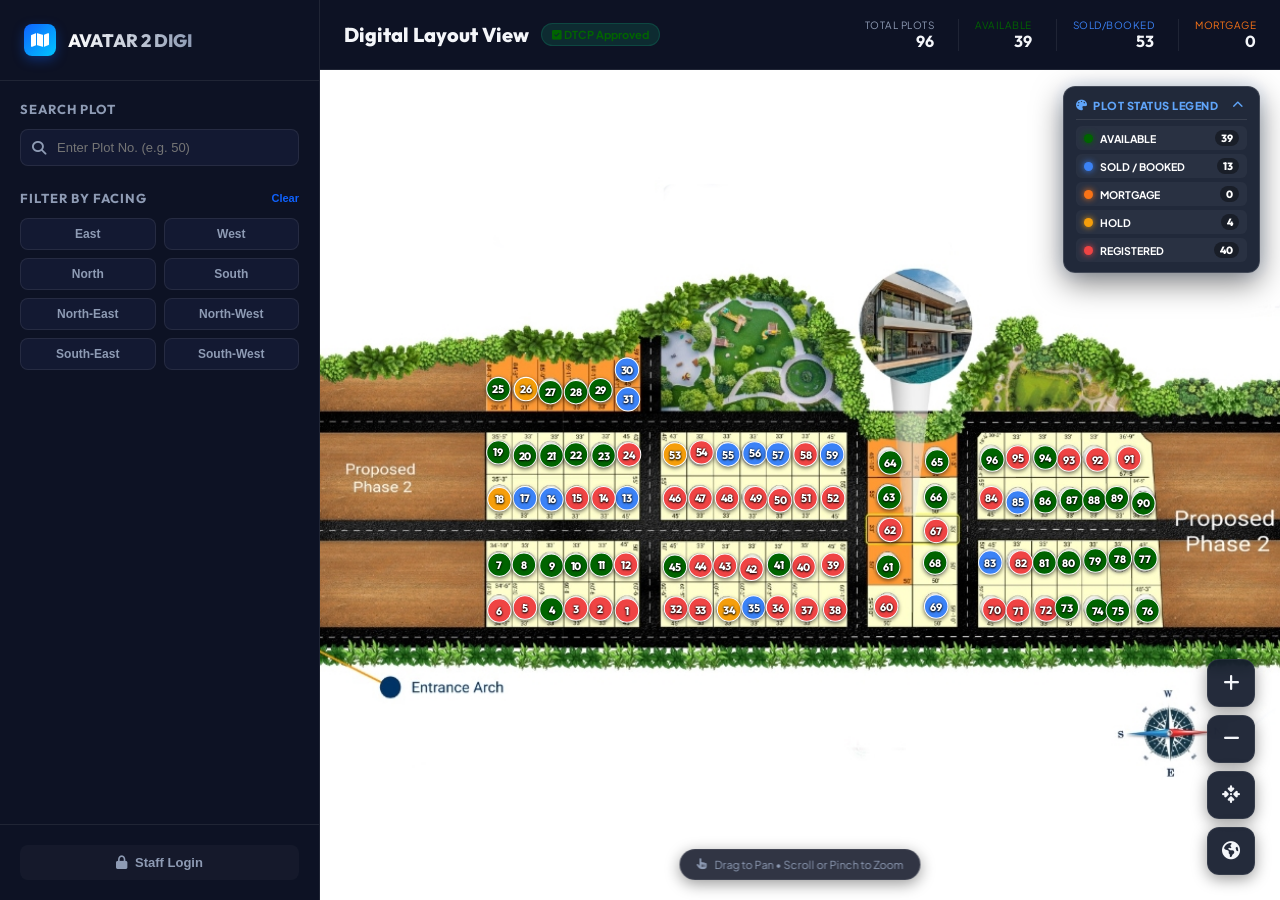
==== avatar2_digi/index.html @ c17f72b4 "Scope plot details modal inside map viewport on top-left edge outside sidebar section" ====
<!DOCTYPE html>
<html lang="en">
<head>
    <meta charset="UTF-8">
    <meta name="viewport" content="width=device-width, initial-scale=1.0">
    <title>Avatar 2 Digital Layout | Aspirealty</title>
    <!-- CSS and Icon Libraries -->
    <link rel="stylesheet" href="style.css">
    <link rel="stylesheet" href="https://cdnjs.cloudflare.com/ajax/libs/font-awesome/6.4.0/css/all.min.css">

</head>
<body>
    <!-- Nice & Minimal Loading Screen -->
    <div id="loadingScreen" class="loading-screen">
        <div class="loader-content">
            <div class="loader-spinner"></div>
            <div class="loader-logo">AVATAR 2 DIGI</div>
            <div class="loader-text">Loading layout...</div>
        </div>
    </div>

    <div class="app-container">
        <!-- Sidebar Navigation -->
        <aside class="sidebar" id="sidebar">
            <div class="sidebar-header">
                <div class="brand">
                    <div class="brand-logo"><i class="fa-solid fa-map"></i></div>
                    <div class="brand-name">AVATAR 2 DIGI</div>
                </div>
                <button class="sidebar-close" id="sidebarCloseBtn"><i class="fa-solid fa-xmark"></i></button>
            </div>
            
            <div class="sidebar-content">
                <!-- Search Section -->
                <div class="sidebar-section">
                    <h3 class="section-title">Search Plot</h3>
                    <div class="search-container">
                        <div class="search-input-wrapper">
                            <i class="fa-solid fa-magnifying-glass search-icon"></i>
                            <input type="text" class="search-input" id="searchInput" placeholder="Enter Plot No. (e.g. 50)">
                            <button class="search-clear-btn" id="searchClearBtn"><i class="fa-solid fa-circle-xmark"></i></button>
                        </div>
                        <div class="search-suggestions" id="searchSuggestions"></div>
                    </div>
                </div>
                
                <!-- Filter Section -->
                <div class="sidebar-section">
                    <div class="section-header">
                        <h3 class="section-title">Filter by Facing</h3>
                        <button class="filter-reset-btn" id="facingResetBtn">Clear</button>
                    </div>
                    <div class="filter-grid" id="facingFilterGrid">
                        <button class="filter-pill" data-facing="East">East</button>
                        <button class="filter-pill" data-facing="West">West</button>
                        <button class="filter-pill" data-facing="North">North</button>
                        <button class="filter-pill" data-facing="South">South</button>
                        <button class="filter-pill" data-facing="North-East">North-East</button>
                        <button class="filter-pill" data-facing="North-West">North-West</button>
                        <button class="filter-pill" data-facing="South-East">South-East</button>
                        <button class="filter-pill" data-facing="South-West">South-West</button>
                    </div>
                </div>

                <!-- Mapper Mode Section (Hidden by default, only for admin) -->
                <div class="sidebar-section" id="mapperSection" style="border-top: 1px solid var(--border-color); display: none;">
                    <div class="section-header">
                        <h3 class="section-title" style="color: var(--accent); margin-bottom: 0;"><i class="fa-solid fa-map-pin"></i> Plot Button Aligner</h3>
                        <button class="filter-reset-btn" id="toggleMapperBtn">Start</button>
                    </div>
                    <div id="mapperPanel" style="display: none; margin-top: 12px;">
                        <p style="font-size: 11px; color: var(--text-secondary); margin-bottom: 10px; line-height: 1.4; text-align: left;">
                            Select a plot below or click its dot on the map, then click on the map anywhere to align its button. The active plot will auto-advance.
                        </p>
                        <div style="display: flex; gap: 8px; align-items: center; margin-bottom: 12px;">
                            <span style="font-size: 12px; font-weight: 600; color: var(--text-primary);">Active: Plot #</span>
                            <input type="number" id="mapperActivePlot" style="width: 70px; background: var(--bg-tertiary); border: 1px solid var(--border-color); color: #fff; padding: 4px 8px; border-radius: 6px;" value="1" min="1" max="96">
                        </div>
                        <div style="max-height: 150px; overflow-y: auto; display: grid; grid-template-columns: repeat(5, 1fr); gap: 4px; padding: 6px; background: rgba(0,0,0,0.2); border-radius: 8px; margin-bottom: 12px;" id="mapperPlotList">
                            <!-- 1 to 96 buttons -->
                        </div>
                        <button id="mapperExportBtn" class="admin-login-btn" style="background-color: var(--accent); color: #fff; border: none; font-weight: 700; width: 100%;">
                            <i class="fa-solid fa-download"></i> Export Coords Config
                        </button>
                    </div>
                </div>
            </div>
            
            <div class="sidebar-footer" id="sidebarFooter">
                <button class="admin-login-btn" id="staffLoginBtn" style="border: none; cursor: pointer; width: 100%; display: flex; align-items: center; justify-content: center; gap: 8px;">
                    <i class="fa-solid fa-lock"></i> Staff Login
                </button>
            </div>
        </aside>

        <!-- Main Content Area -->
        <main class="main-content">
            <!-- Top Dashboard Header -->
            <header class="dashboard-header">
                <button class="sidebar-toggle" id="sidebarToggleBtn"><i class="fa-solid fa-bars"></i></button>
                <div class="header-project-info">
                    <h2 class="project-name">Digital Layout View</h2>
                    <span class="badge approved-badge">
                        <i class="fa-solid fa-square-check"></i> DTCP Approved
                    </span>
                </div>
                <div class="header-stats">
                    <div class="stat-header-item">
                        <div class="stat-header-label">Total Plots</div>
                        <div class="stat-header-val" id="statTotalPlots">96</div>
                    </div>
                    <div class="stat-header-item" style="border-left: 1px solid var(--border-color); padding-left: 16px;">
                        <div class="stat-header-label" style="color: var(--status-available);">Available</div>
                        <div class="stat-header-val" id="statAvailablePlots">0</div>
                    </div>
                    <div class="stat-header-item" style="border-left: 1px solid var(--border-color); padding-left: 16px;">
                        <div class="stat-header-label" style="color: var(--status-sold);">Sold/Booked</div>
                        <div class="stat-header-val" id="statBookedPlots">0</div>
                    </div>
                    <div class="stat-header-item" style="border-left: 1px solid var(--border-color); padding-left: 16px;">
                        <div class="stat-header-label" style="color: var(--status-mortgage);">Mortgage</div>
                        <div class="stat-header-val" id="statMortgagePlots">0</div>
                    </div>
                </div>
            </header>

            <!-- Map Viewport Container -->
            <div class="map-viewport" id="mapViewport">
                <!-- Floating On-Screen Status Legend Card -->
                <div class="floating-legend-card" id="floatingLegendCard">
                    <div class="floating-legend-header" id="floatingLegendHeader" title="Click to collapse/expand legend">
                        <div class="floating-legend-title">
                            <i class="fa-solid fa-palette" style="color: #60a5fa;"></i> <span>Plot Status Legend</span>
                        </div>
                        <button class="floating-legend-toggle" id="floatingLegendToggle">
                            <i class="fa-solid fa-chevron-up"></i>
                        </button>
                    </div>
                    <div class="floating-legend-body" id="floatingLegendBody">
                        <!-- Populated dynamically by app.js -->
                    </div>
                </div>

                <!-- Pan & Zoom Instructions -->
                <div class="map-tip" id="mapTip">
                    <i class="fa-solid fa-hand-pointer"></i> Drag to Pan &bull; Scroll or Pinch to Zoom
                </div>

                <!-- Floating Map Controls -->
                <div class="map-controls">
                    <button class="map-control-btn" id="zoomInBtn" title="Zoom In"><i class="fa-solid fa-plus"></i></button>
                    <button class="map-control-btn" id="zoomOutBtn" title="Zoom Out"><i class="fa-solid fa-minus"></i></button>
                    <button class="map-control-btn" id="recenterBtn" title="Recenter Map"><i class="fa-solid fa-arrows-to-dot"></i></button>
                    <button class="map-control-btn" id="goToSatelliteBtn" title="Switch to Satellite Map View"><i class="fa-solid fa-earth-americas"></i></button>
                </div>



                <!-- Drag/Zoom Container (set to 1024x646) -->
                <div class="map-container" id="mapContainer">
                    <img src="map_layout.jpg" alt="Aspirealty Avatar 2 Project Layout" class="map-image" id="mapImage">
                    <!-- Dynamic overlay nodes go here -->
                    <div class="plots-overlay" id="plotsOverlay"></div>
                </div>
                <!-- Custom Animated Plot Details Modal Scoped to Map Viewport -->
                <div class="modal-backdrop" id="modalBackdrop">
                    <div class="custom-modal" id="plotModal">
                        <div class="modal-header">
                            <h3 class="modal-title">Plot Details</h3>
                            <button class="modal-close" id="modalCloseBtn"><i class="fa-solid fa-xmark"></i></button>
                        </div>
                        <div class="modal-body" id="modalBody">
                            <!-- Populated dynamically by app.js -->
                        </div>
                    </div>
                </div>
            </div>
        </main>
    </div>

    <!-- Staff Login Modal -->
    <div class="modal-backdrop" id="loginModalBackdrop">
        <div class="custom-modal login-modal" id="loginModal" style="max-width: 380px;">
            <div class="modal-header">
                <h3 class="modal-title"><i class="fa-solid fa-lock"></i> Staff Login</h3>
                <button class="modal-close" id="loginModalCloseBtn"><i class="fa-solid fa-xmark"></i></button>
            </div>
            <div class="modal-body" style="padding: 20px 24px;">
                <form id="loginForm" style="display: flex; flex-direction: column; gap: 16px;">
                    <div style="display: flex; flex-direction: column; gap: 6px; text-align: left;">
                        <label style="font-size: 12px; font-weight: 600; color: var(--text-secondary);">Username</label>
                        <input type="text" id="loginUsername" required style="background: var(--bg-tertiary); border: 1px solid var(--border-color); color: #fff; padding: 10px 12px; border-radius: 8px; font-size: 14px; outline: none; transition: border-color 0.2s;" placeholder="Enter username">
                    </div>
                    <div style="display: flex; flex-direction: column; gap: 6px; text-align: left;">
                        <label style="font-size: 12px; font-weight: 600; color: var(--text-secondary);">Password</label>
                        <input type="password" id="loginPassword" required style="background: var(--bg-tertiary); border: 1px solid var(--border-color); color: #fff; padding: 10px 12px; border-radius: 8px; font-size: 14px; outline: none; transition: border-color 0.2s;" placeholder="Enter password">
                    </div>
                    <div id="loginError" style="color: var(--status-mortgage); font-size: 12px; text-align: left; display: none; font-weight: 600;">
                        <i class="fa-solid fa-circle-exclamation"></i> Invalid credentials!
                    </div>
                    <button type="submit" class="admin-login-btn" style="background-color: var(--accent); color: #fff; border: none; font-weight: 700; padding: 12px; font-size: 14px; margin-top: 8px; cursor: pointer; border-radius: 8px;">
                        Login
                    </button>
                </form>
            </div>
        </div>
    </div>

    <!-- Load scripts -->
    <script src="plot_coords.js"></script>
    <script src="data.js"></script>
    <script src="app.js"></script>

</body>
</html>
---- avatar2_digi/style.css ----
/* 
   ====================================================
   Avatar 2 Digital Layout CSS
   ====================================================
*/

@import url('https://fonts.googleapis.com/css2?family=Outfit:wght@300;400;500;600;700;800&family=Plus+Jakarta+Sans:wght@300;400;500;600;700;800&display=swap');

:root {
    --bg-primary: #050814;
    --bg-secondary: #0d1224;
    --bg-tertiary: #131932;
    --bg-glass: rgba(13, 18, 36, 0.75);
    
    --accent: #0f62fe;
    --accent-hover: #0043ce;
    --accent-glow: rgba(15, 98, 254, 0.35);
    
    --text-primary: #f4f6fa;
    --text-secondary: #8e9bb4;
    --border-color: rgba(255, 255, 255, 0.08);
    
    --status-available: #006400;
    --status-sold: #3b82f6;
    --status-hold: #f59e0b;
    --status-mortgage: #f97316;
    --status-registered: #ef4444;
    
    --font-main: 'Plus Jakarta Sans', sans-serif;
    --font-heading: 'Outfit', sans-serif;
}

* {
    margin: 0;
    padding: 0;
    box-sizing: border-box;
}

body {
    background-color: var(--bg-primary);
    color: var(--text-primary);
    font-family: var(--font-main);
    overflow: hidden;
    height: 100vh;
    width: 100vw;
    display: flex;
    flex-direction: column;
}

/* Layout Wrapper */
.app-container {
    display: flex;
    height: 100vh;
    width: 100vw;
    position: relative;
}

/* Sidebar Styling */
.sidebar {
    width: 320px;
    background-color: var(--bg-secondary);
    border-right: 1px solid var(--border-color);
    display: flex;
    flex-direction: column;
    flex-shrink: 0;
    transition: transform 0.3s cubic-bezier(0.4, 0, 0.2, 1);
    z-index: 100;
}

.sidebar-header {
    padding: 24px;
    border-bottom: 1px solid var(--border-color);
    display: flex;
    align-items: center;
    justify-content: space-between;
}

.brand {
    display: flex;
    align-items: center;
    gap: 12px;
}

.brand-logo {
    width: 32px;
    height: 32px;
    display: flex;
    align-items: center;
    justify-content: center;
    background: linear-gradient(135deg, var(--accent), #00c6ff);
    border-radius: 8px;
    color: #fff;
    font-size: 16px;
    box-shadow: 0 4px 12px var(--accent-glow);
}

.brand-name {
    font-family: var(--font-heading);
    font-size: 18px;
    font-weight: 800;
    background: linear-gradient(to right, #ffffff, var(--text-secondary));
    -webkit-background-clip: text;
    -webkit-text-fill-color: transparent;
}

.sidebar-close {
    background: none;
    border: none;
    color: var(--text-secondary);
    font-size: 20px;
    cursor: pointer;
    display: none;
}

.sidebar-content {
    flex: 1;
    overflow-y: auto;
    padding: 20px;
    display: flex;
    flex-direction: column;
    gap: 24px;
}

/* Sidebar sections */
.sidebar-section {
    display: flex;
    flex-direction: column;
    gap: 12px;
}

.section-header {
    display: flex;
    justify-content: space-between;
    align-items: center;
}

.section-title {
    font-family: var(--font-heading);
    font-size: 13px;
    font-weight: 700;
    text-transform: uppercase;
    letter-spacing: 1px;
    color: var(--text-secondary);
}

.filter-reset-btn {
    background: none;
    border: none;
    color: var(--accent);
    font-size: 11px;
    font-weight: 700;
    cursor: pointer;
    transition: opacity 0.2s;
}

.filter-reset-btn:hover {
    opacity: 0.8;
}

/* Search Box */
.search-container {
    position: relative;
    width: 100%;
}

.search-input-wrapper {
    position: relative;
    width: 100%;
}

.search-icon {
    position: absolute;
    left: 12px;
    top: 50%;
    transform: translateY(-50%);
    color: var(--text-secondary);
    font-size: 14px;
}

.search-input {
    width: 100%;
    background-color: var(--bg-tertiary);
    border: 1px solid var(--border-color);
    border-radius: 8px;
    padding: 10px 36px 10px 36px;
    color: var(--text-primary);
    font-size: 13px;
    outline: none;
    transition: border-color 0.2s, box-shadow 0.2s;
}

.search-input:focus {
    border-color: var(--accent);
    box-shadow: 0 0 0 3px var(--accent-glow);
}

.search-clear-btn {
    position: absolute;
    right: 12px;
    top: 50%;
    transform: translateY(-50%);
    background: none;
    border: none;
    color: var(--text-secondary);
    cursor: pointer;
    font-size: 12px;
    display: none;
}

.search-clear-btn:hover {
    color: var(--text-primary);
}

/* Suggestions dropdown */
.search-suggestions {
    position: absolute;
    top: calc(100% + 6px);
    left: 0;
    width: 100%;
    background: var(--bg-secondary);
    border: 1px solid var(--border-color);
    border-radius: 8px;
    box-shadow: 0 10px 25px rgba(0, 0, 0, 0.5);
    z-index: 1000;
    max-height: 200px;
    overflow-y: auto;
    display: none;
}

.suggestion-item {
    padding: 10px 14px;
    cursor: pointer;
    display: flex;
    align-items: center;
    justify-content: space-between;
    transition: background-color 0.15s;
    border-bottom: 1px solid rgba(255, 255, 255, 0.02);
}

.suggestion-item:last-child {
    border-bottom: none;
}

.suggestion-item:hover {
    background-color: var(--bg-tertiary);
}

.suggestion-no {
    font-weight: 700;
    color: var(--accent);
}

.suggestion-desc {
    font-size: 11px;
    color: var(--text-secondary);
}

/* Filter Pill Grid */
.filter-grid {
    display: grid;
    grid-template-columns: repeat(2, 1fr);
    gap: 8px;
}

.filter-pill {
    background-color: var(--bg-tertiary);
    border: 1px solid var(--border-color);
    color: var(--text-secondary);
    padding: 8px 12px;
    border-radius: 8px;
    font-size: 12px;
    font-weight: 600;
    cursor: pointer;
    text-align: center;
    transition: all 0.2s ease;
}

.filter-pill:hover {
    border-color: rgba(255, 255, 255, 0.2);
    color: var(--text-primary);
}

.filter-pill.active {
    background-color: var(--accent);
    border-color: var(--accent);
    color: #fff;
    box-shadow: 0 2px 8px var(--accent-glow);
}

/* Legend items */
.status-legend-list {
    display: flex;
    flex-direction: column;
    gap: 8px;
}

.legend-item {
    display: flex;
    align-items: center;
    justify-content: space-between;
    padding: 10px 12px;
    background-color: var(--bg-tertiary);
    border: 1px solid var(--border-color);
    border-radius: 8px;
    font-size: 12px;
    cursor: pointer;
    transition: border-color 0.2s;
}

.legend-item:hover {
    border-color: rgba(255, 255, 255, 0.15);
}

.legend-item.active {
    border-color: var(--legend-color);
}

.legend-label-group {
    display: flex;
    align-items: center;
    gap: 10px;
}

.legend-color-dot {
    width: 10px;
    height: 10px;
    border-radius: 50%;
    background-color: var(--legend-color);
}

.legend-name {
    font-weight: 600;
    color: var(--text-secondary);
}

.legend-item.active .legend-name {
    color: var(--text-primary);
}

.legend-count {
    font-family: var(--font-heading);
    font-weight: 700;
    background: rgba(255, 255, 255, 0.05);
    padding: 2px 8px;
    border-radius: 20px;
}

/* Sidebar Footer & Login button */
.sidebar-footer {
    padding: 20px;
    border-top: 1px solid var(--border-color);
}

.admin-login-btn {
    display: flex;
    align-items: center;
    justify-content: center;
    gap: 8px;
    width: 100%;
    background-color: rgba(255, 255, 255, 0.03);
    border: 1px solid var(--border-color);
    border-radius: 8px;
    color: var(--text-secondary);
    padding: 10px;
    font-size: 13px;
    font-weight: 700;
    cursor: pointer;
    transition: all 0.2s;
}

.admin-login-btn:hover {
    background-color: rgba(255, 255, 255, 0.08);
    color: var(--text-primary);
    border-color: rgba(255, 255, 255, 0.15);
}

/* Main Area Content */
.main-content {
    flex: 1;
    display: flex;
    flex-direction: column;
    overflow: hidden;
    position: relative;
}

/* Header */
.dashboard-header {
    height: 70px;
    border-bottom: 1px solid var(--border-color);
    display: flex;
    align-items: center;
    justify-content: space-between;
    padding: 0 24px;
    background-color: var(--bg-secondary);
    z-index: 10;
}

.sidebar-toggle {
    background: none;
    border: none;
    color: var(--text-primary);
    font-size: 20px;
    cursor: pointer;
    display: none;
}

.header-project-info {
    display: flex;
    align-items: center;
    gap: 12px;
}

.project-name {
    font-family: var(--font-heading);
    font-size: 20px;
    font-weight: 800;
}

.badge {
    padding: 4px 10px;
    border-radius: 20px;
    font-size: 11px;
    font-weight: 700;
}

.approved-badge {
    background: rgba(16, 185, 129, 0.15);
    color: var(--status-available);
    border: 1px solid rgba(16, 185, 129, 0.2);
}

.header-stats {
    display: flex;
    align-items: center;
    gap: 24px;
}

.stat-header-item {
    text-align: right;
}

.stat-header-label {
    font-size: 10px;
    color: var(--text-secondary);
    text-transform: uppercase;
    letter-spacing: 0.5px;
}

.stat-header-val {
    font-family: var(--font-heading);
    font-size: 16px;
    font-weight: 700;
    color: var(--text-primary);
}

.map-viewport {
    flex: 1;
    overflow: hidden;
    position: relative;
    background-color: #ffffff;
    cursor: grab;
    display: flex;
    align-items: center;
    justify-content: center;
}

.map-viewport:active {
    cursor: grabbing;
}

/* Floating On-Screen Status Legend Card */
.floating-legend-card {
    position: absolute;
    top: 16px;
    right: 20px;
    z-index: 1000;
    background: rgba(15, 23, 42, 0.92);
    backdrop-filter: blur(14px);
    -webkit-backdrop-filter: blur(14px);
    border: 1px solid rgba(255, 255, 255, 0.15);
    border-radius: 12px;
    padding: 10px 12px;
    box-shadow: 0 10px 30px rgba(0, 0, 0, 0.5), 0 0 15px rgba(59, 130, 246, 0.15);
    min-width: 190px;
    max-width: 240px;
    transition: all 0.3s cubic-bezier(0.16, 1, 0.3, 1);
    user-select: none;
}

.floating-legend-header {
    display: flex;
    align-items: center;
    justify-content: space-between;
    gap: 10px;
    font-size: 11px;
    font-weight: 800;
    color: #60a5fa;
    letter-spacing: 0.5px;
    text-transform: uppercase;
    padding-bottom: 6px;
    border-bottom: 1px solid rgba(255, 255, 255, 0.1);
    margin-bottom: 6px;
    cursor: pointer;
}

.floating-legend-title {
    display: flex;
    align-items: center;
    gap: 6px;
}

.floating-legend-toggle {
    background: transparent;
    border: none;
    color: var(--text-muted);
    cursor: pointer;
    font-size: 11px;
    padding: 2px 4px;
    border-radius: 4px;
    transition: color 0.2s, transform 0.3s ease;
}

.floating-legend-card.collapsed .floating-legend-toggle {
    transform: rotate(180deg);
}

.floating-legend-card.collapsed {
    padding-bottom: 10px;
}

.floating-legend-card.collapsed .floating-legend-header {
    padding-bottom: 0;
    border-bottom: none;
    margin-bottom: 0;
}

.floating-legend-card.collapsed .floating-legend-body {
    display: none;
}

.floating-legend-body {
    display: flex;
    flex-direction: column;
    gap: 4px;
    max-height: 220px;
    overflow-y: auto;
}

.floating-legend-item {
    display: flex;
    align-items: center;
    justify-content: space-between;
    gap: 8px;
    padding: 4px 8px;
    border-radius: 6px;
    background: rgba(255, 255, 255, 0.04);
    font-size: 10.5px;
    font-weight: 700;
    color: #ffffff;
    cursor: pointer;
    transition: background 0.2s, transform 0.15s;
}

.floating-legend-item:hover,
.floating-legend-item.active {
    background: rgba(255, 255, 255, 0.15);
    transform: translateX(2px);
}

.floating-legend-item .label-group {
    display: flex;
    align-items: center;
    gap: 7px;
}

.floating-legend-item .color-dot {
    width: 9px;
    height: 9px;
    border-radius: 50%;
    background-color: var(--status-color);
    box-shadow: 0 0 6px var(--status-color);
    flex-shrink: 0;
}

.floating-legend-item .count-badge {
    font-family: var(--font-heading);
    font-weight: 800;
    font-size: 10.5px;
    color: #ffffff;
    background: rgba(0, 0, 0, 0.4);
    padding: 1px 6px;
    border-radius: 10px;
}

/* Drag instructions */
.map-tip {
    position: absolute;
    bottom: 20px;
    left: 50%;
    transform: translateX(-50%);
    background: rgba(13, 18, 36, 0.85);
    border: 1px solid var(--border-color);
    padding: 8px 16px;
    border-radius: 30px;
    font-size: 11px;
    color: var(--text-secondary);
    pointer-events: none;
    z-index: 20;
    display: flex;
    align-items: center;
    gap: 8px;
    box-shadow: 0 4px 15px rgba(0, 0, 0, 0.4);
    backdrop-filter: blur(8px);
}

/* Map Container Dimensions set specifically to 1024x646 */
.map-container {
    position: absolute;
    width: 1024px;
    height: 646px;
    transform-origin: 0 0;
    user-select: none;
    box-shadow: none;
    background-color: #ffffff;
}

.map-image {
    width: 1024px;
    height: 646px;
    display: block;
    pointer-events: none;
}

.plots-overlay {
    position: absolute;
    top: 0;
    left: 0;
    width: 1024px;
    height: 646px;
    pointer-events: none;
}

/* Plot dots styling */
.plot-dot {
    position: absolute;
    width: 24px;
    height: 24px;
    border-radius: 50%;
    display: flex;
    align-items: center;
    justify-content: center;
    font-family: var(--font-heading);
    font-size: 10.5px;
    font-weight: 800;
    color: #ffffff;
    cursor: pointer;
    pointer-events: auto;
    border: 1.5px solid #ffffff;
    box-shadow: 0 1.5px 4px rgba(0, 0, 0, 0.6);
    background-color: var(--plot-color);
    transition: transform 0.2s cubic-bezier(0.175, 0.885, 0.32, 1.275), box-shadow 0.2s, opacity 0.3s;
    text-shadow: 0px 0px 2px rgba(0, 0, 0, 0.95), 0px 1px 2px rgba(0, 0, 0, 1);
    letter-spacing: -0.2px;
    line-height: 1;
}

.plot-dot:hover {
    transform: scale(1.3);
    z-index: 10;
    box-shadow: 0 4px 12px rgba(0, 0, 0, 0.6), 0 0 10px var(--plot-color);
}

.plot-dot.filtered-out {
    opacity: 0.12;
    pointer-events: none;
}

/* Highlighting searched plot */
.plot-dot.highlighted {
    transform: scale(1.4);
    z-index: 30;
    border-color: #ffffff;
    box-shadow: 0 0 24px var(--plot-color), 0 0 0 6px rgba(255, 255, 255, 0.4);
    animation: pulse-glow 1.2s infinite alternate;
}

@keyframes pulse-glow {
    from {
        box-shadow: 0 0 20px var(--plot-color), 0 0 0 4px rgba(255, 255, 255, 0.3);
    }
    to {
        box-shadow: 0 0 35px var(--plot-color), 0 0 0 10px rgba(255, 255, 255, 0.1);
    }
}

/* Floating Map Controls */
.map-controls {
    position: absolute;
    bottom: 25px;
    right: 25px;
    display: flex;
    flex-direction: column;
    gap: 8px;
    z-index: 90;
}

.map-control-btn {
    width: 48px;
    height: 48px;
    background-color: rgba(13, 20, 38, 0.9);
    backdrop-filter: blur(8px);
    -webkit-backdrop-filter: blur(8px);
    border: 1px solid rgba(255, 255, 255, 0.08);
    border-radius: 12px;
    color: var(--text-primary);
    font-size: 18px;
    cursor: pointer;
    display: flex;
    align-items: center;
    justify-content: center;
    box-shadow: 0 4px 15px rgba(0, 0, 0, 0.4);
    transition: all 0.2s ease;
}

.map-control-btn:hover {
    background-color: var(--accent);
    border-color: var(--accent);
    color: #fff;
    box-shadow: 0 0 10px var(--accent-glow);
    transform: translateY(-2px);
}

.map-control-btn:active {
    transform: translateY(0);
}

/* Custom Animated Details Modal (Scoped to Map Viewport) */
#modalBackdrop {
    position: absolute;
    top: 0;
    left: 0;
    width: 100%;
    height: 100%;
    background-color: transparent;
    backdrop-filter: none;
    z-index: 1050;
    pointer-events: none;
    opacity: 0;
    transition: opacity 0.3s ease;
}

#modalBackdrop.show {
    opacity: 1;
}

#plotModal {
    position: absolute;
    top: 16px;
    left: 16px;
    right: auto;
    width: 240px;
    max-width: calc(100% - 32px);
    background-color: rgba(13, 20, 38, 0.94);
    backdrop-filter: blur(12px);
    -webkit-backdrop-filter: blur(12px);
    border: 1px solid rgba(255, 255, 255, 0.08);
    border-radius: 12px;
    padding: 12px;
    box-shadow: 0 15px 35px rgba(0, 0, 0, 0.6);
    pointer-events: auto;
    transform: translateX(-60px);
    opacity: 0;
    transition: transform 0.4s cubic-bezier(0.16, 1, 0.3, 1), opacity 0.3s ease;
}

#plotModal .modal-header {
    padding-bottom: 8px;
    margin-bottom: 10px;
}

#plotModal .modal-title {
    font-size: 14px;
}

#plotModal .detail-card {
    gap: 8px;
}

#plotModal .detail-row {
    padding-bottom: 6px;
}

#plotModal .detail-label {
    font-size: 11px;
}

#plotModal .detail-val {
    font-size: 12px;
}

#plotModal .status-badge {
    padding: 4px 8px;
    font-size: 10px;
}

#modalBackdrop.show #plotModal {
    transform: translateX(0);
    opacity: 1;
}

/* Staff Login Centered Modal Styling */
#loginModalBackdrop {
    position: fixed;
    top: 0;
    left: 0;
    width: 100vw;
    height: 100vh;
    background-color: rgba(5, 7, 10, 0.75);
    backdrop-filter: blur(4px);
    z-index: 2000;
    display: flex;
    align-items: center;
    justify-content: center;
    opacity: 0;
    pointer-events: none;
    transition: opacity 0.3s ease;
}

#loginModalBackdrop.show {
    opacity: 1;
    pointer-events: auto;
}

#loginModal {
    width: 90%;
    max-width: 380px;
    background-color: var(--bg-glass);
    border: 1px solid var(--border-color);
    border-radius: 16px;
    padding: 24px;
    box-shadow: 0 20px 50px rgba(0, 0, 0, 0.6);
    transform: scale(0.9) translateY(20px);
    transition: transform 0.3s cubic-bezier(0.34, 1.56, 0.64, 1);
}

#loginModalBackdrop.show #loginModal {
    transform: scale(1) translateY(0);
}

.modal-header {
    display: flex;
    justify-content: space-between;
    align-items: center;
    border-bottom: 1px solid var(--border-color);
    padding-bottom: 16px;
    margin-bottom: 20px;
}

.modal-title {
    font-family: var(--font-heading);
    font-size: 18px;
    font-weight: 700;
    letter-spacing: 0.5px;
}

.modal-close {
    background: none;
    border: none;
    color: var(--text-secondary);
    font-size: 20px;
    cursor: pointer;
    transition: color 0.2s;
}

.modal-close:hover {
    color: var(--text-primary);
}

/* Detail Card Styling */
.detail-card {
    display: flex;
    flex-direction: column;
    gap: 16px;
}

.detail-row {
    display: flex;
    justify-content: space-between;
    align-items: center;
    padding-bottom: 10px;
    border-bottom: 1px solid rgba(255, 255, 255, 0.03);
}

.detail-row:last-child {
    border-bottom: none;
    padding-bottom: 0;
}

.detail-label {
    font-size: 13px;
    color: var(--text-secondary);
    font-weight: 500;
}

.detail-val {
    font-size: 14px;
    font-weight: 600;
    color: var(--text-primary);
    text-align: right;
}

.status-badge {
    padding: 6px 12px;
    border-radius: 20px;
    font-size: 12px;
    font-weight: 700;
    color: #fff;
    box-shadow: 0 0 10px var(--badge-glow);
    background-color: var(--badge-color);
}

/* Responsive Overrides */
@media (max-width: 992px) {
    .sidebar {
        position: fixed;
        left: 0;
        top: 0;
        bottom: 0;
        transform: translateX(-100%);
    }
    
    .sidebar.show {
        transform: translateX(0);
    }
    
    .sidebar-close {
        display: block;
    }
    
    .sidebar-toggle {
        display: block;
    }
    
    .header-stats {
        display: none;
    }
}

@media (max-width: 576px) {
    .dashboard-header {
        padding: 0 16px;
    }
    
    .project-name {
        font-size: 18px;
    }
    
    .custom-modal {
        padding: 20px;
    }
    
    /* Responsive Bottom Drawer for Plot Modal on Mobile */
    #plotModal {
        top: auto;
        bottom: 20px;
        right: 15px;
        left: 15px;
        width: auto;
        max-width: none;
        transform: translateY(120px);
        box-shadow: 0 -10px 30px rgba(0, 0, 0, 0.6);
    }
    
    #modalBackdrop.show #plotModal {
        transform: translateY(0);
    }
}

/* Loading Screen Styles */
.loading-screen {
    position: fixed;
    top: 0;
    left: 0;
    width: 100vw;
    height: 100vh;
    background-color: #050814;
    display: flex;
    align-items: center;
    justify-content: center;
    z-index: 99999;
    opacity: 1;
    transition: opacity 0.6s cubic-bezier(0.25, 1, 0.5, 1);
}

.loading-screen.fade-out {
    opacity: 0;
    pointer-events: none;
}

.loader-content {
    display: flex;
    flex-direction: column;
    align-items: center;
    text-align: center;
}

.loader-spinner {
    width: 50px;
    height: 50px;
    border: 3px solid rgba(59, 130, 246, 0.05);
    border-top-color: var(--accent, #3b82f6);
    border-radius: 50%;
    animation: loader-spin 0.8s cubic-bezier(0.5, 0.1, 0.1, 0.9) infinite;
}

@keyframes loader-spin {
    to {
        transform: rotate(360deg);
    }
}

.loader-logo {
    font-family: var(--font-heading, 'Outfit', sans-serif);
    font-weight: 800;
    font-size: 22px;
    letter-spacing: 2px;
    margin-top: 24px;
    background: linear-gradient(135deg, var(--accent, #3b82f6), #10b981);
    -webkit-background-clip: text;
    -webkit-text-fill-color: transparent;
    animation: loader-pulse 1.8s ease-in-out infinite alternate;
}

.loader-text {
    font-family: var(--font-main, sans-serif);
    font-size: 12px;
    color: var(--text-secondary, #8e9bb4);
    margin-top: 10px;
    letter-spacing: 0.5px;
}

@keyframes loader-pulse {
    from {
        opacity: 0.5;
        transform: scale(0.98);
    }
    to {
        opacity: 1;
        transform: scale(1.02);
    }
}
/* Cesium 3D Globe Controls */
#toggleCesiumBtn.active {
    background-color: var(--accent);
    border-color: var(--accent);
    color: #fff;
    box-shadow: 0 0 15px var(--accent-glow);
}

#cesiumContainer {
    position: absolute;
    top: 0;
    left: 0;
    width: 100%;
    height: 100%;
    z-index: 10;
    overflow: hidden;
}

.cesium-viewer-bottom {
    display: none !important;
}

.cesium-widget-errorPanel,
.cesium-viewer-errorPanel,
.cesium-error-panel {
    display: none !important;
    visibility: hidden !important;
    opacity: 0 !important;
    pointer-events: none !important;
}
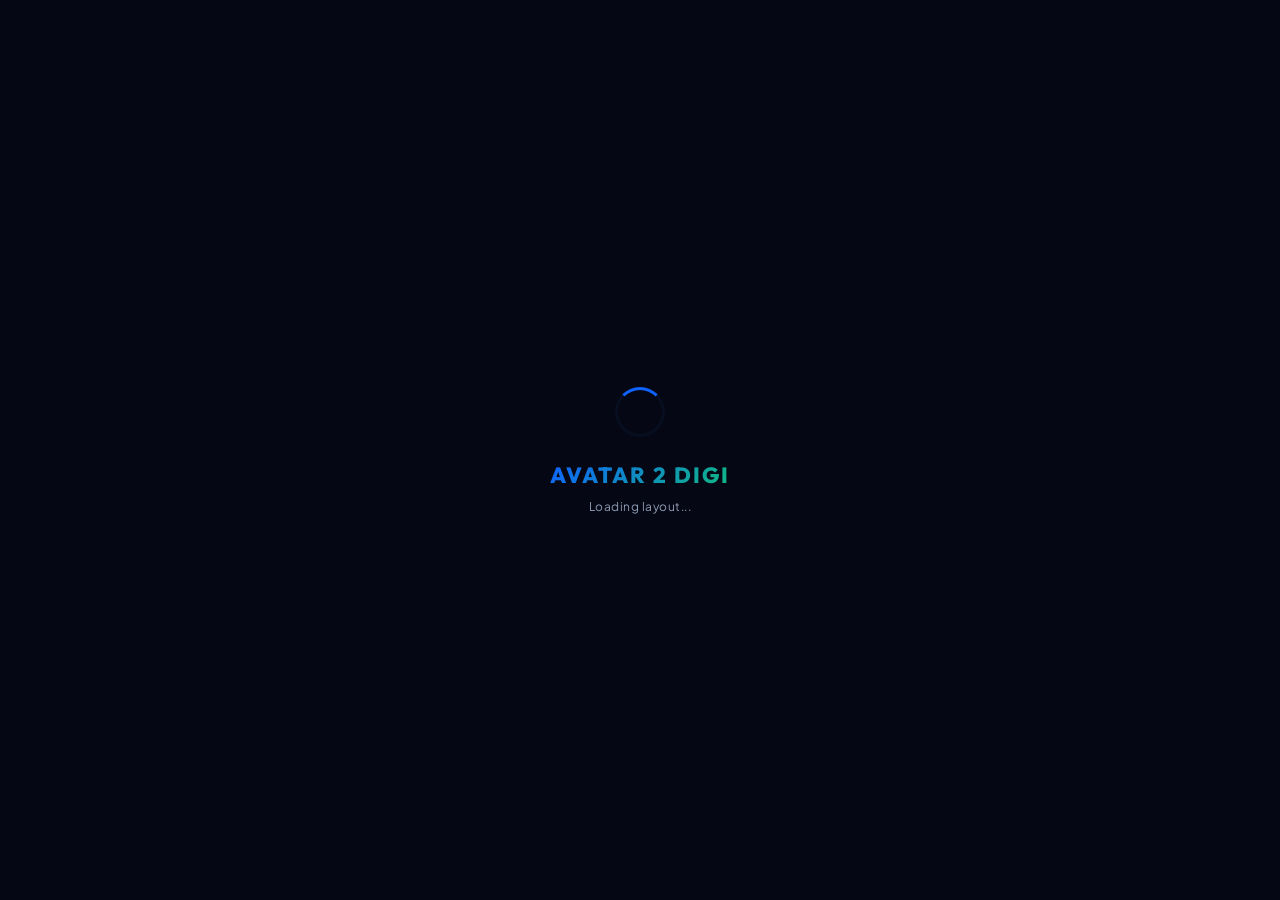
==== commit 05d5ccd4: "Add Director and Staff dual login portal with Director-only Price Quote generation" ====
--- a/avatar2_digi/index.html
+++ b/avatar2_digi/index.html
@@ -178,28 +178,37 @@
         </main>
     </div>
 
-    <!-- Staff Login Modal -->
+    <!-- Staff / Director Login Modal -->
     <div class="modal-backdrop" id="loginModalBackdrop">
-        <div class="custom-modal login-modal" id="loginModal" style="max-width: 380px;">
+        <div class="custom-modal login-modal" id="loginModal" style="max-width: 400px;">
             <div class="modal-header">
-                <h3 class="modal-title"><i class="fa-solid fa-lock"></i> Staff Login</h3>
+                <h3 class="modal-title" id="loginModalTitle"><i class="fa-solid fa-lock"></i> Staff Login</h3>
                 <button class="modal-close" id="loginModalCloseBtn"><i class="fa-solid fa-xmark"></i></button>
             </div>
             <div class="modal-body" style="padding: 20px 24px;">
+                <!-- Role Selector Tabs -->
+                <div class="login-role-tabs" style="display: flex; gap: 6px; background: rgba(0,0,0,0.3); padding: 4px; border-radius: 10px; margin-bottom: 16px;">
+                    <button type="button" id="tabStaffLogin" class="role-tab-btn active" style="flex: 1; padding: 10px 8px; border-radius: 8px; border: none; font-weight: 800; font-size: 12px; cursor: pointer; background: var(--accent); color: #fff; display: flex; align-items: center; justify-content: center; gap: 6px; transition: all 0.2s;">
+                        <i class="fa-solid fa-user-shield"></i> Staff Login
+                    </button>
+                    <button type="button" id="tabDirectorLogin" class="role-tab-btn" style="flex: 1; padding: 10px 8px; border-radius: 8px; border: none; font-weight: 800; font-size: 12px; cursor: pointer; background: transparent; color: var(--text-secondary); display: flex; align-items: center; justify-content: center; gap: 6px; transition: all 0.2s;">
+                        <i class="fa-solid fa-crown" style="color: #facc15;"></i> Director Login
+                    </button>
+                </div>
                 <form id="loginForm" style="display: flex; flex-direction: column; gap: 16px;">
                     <div style="display: flex; flex-direction: column; gap: 6px; text-align: left;">
-                        <label style="font-size: 12px; font-weight: 600; color: var(--text-secondary);">Username</label>
-                        <input type="text" id="loginUsername" required style="background: var(--bg-tertiary); border: 1px solid var(--border-color); color: #fff; padding: 10px 12px; border-radius: 8px; font-size: 14px; outline: none; transition: border-color 0.2s;" placeholder="Enter username">
+                        <label id="loginUsernameLabel" style="font-size: 12px; font-weight: 600; color: var(--text-secondary);">Username / Login ID</label>
+                        <input type="text" id="loginUsername" required style="background: var(--bg-tertiary); border: 1px solid var(--border-color); color: #fff; padding: 10px 12px; border-radius: 8px; font-size: 14px; outline: none; transition: border-color 0.2s;" placeholder="Enter staff username">
                     </div>
                     <div style="display: flex; flex-direction: column; gap: 6px; text-align: left;">
                         <label style="font-size: 12px; font-weight: 600; color: var(--text-secondary);">Password</label>
                         <input type="password" id="loginPassword" required style="background: var(--bg-tertiary); border: 1px solid var(--border-color); color: #fff; padding: 10px 12px; border-radius: 8px; font-size: 14px; outline: none; transition: border-color 0.2s;" placeholder="Enter password">
                     </div>
                     <div id="loginError" style="color: var(--status-mortgage); font-size: 12px; text-align: left; display: none; font-weight: 600;">
-                        <i class="fa-solid fa-circle-exclamation"></i> Invalid credentials!
-                    </div>
-                    <button type="submit" class="admin-login-btn" style="background-color: var(--accent); color: #fff; border: none; font-weight: 700; padding: 12px; font-size: 14px; margin-top: 8px; cursor: pointer; border-radius: 8px;">
-                        Login
+                        <i class="fa-solid fa-circle-exclamation"></i> Invalid credentials! Please verify username and password.
+                    </div>
+                    <button type="submit" id="loginSubmitBtn" class="admin-login-btn" style="background-color: var(--accent); color: #fff; border: none; font-weight: 700; padding: 12px; font-size: 14px; margin-top: 8px; cursor: pointer; border-radius: 8px;">
+                        Login as Staff
                     </button>
                 </form>
             </div>
--- a/avatar2_digi/style.css
+++ b/avatar2_digi/style.css
@@ -673,6 +673,94 @@
 .plot-dot.filtered-out {
     opacity: 0.12;
     pointer-events: none;
+    animation: none !important;
+}
+
+.plot-dot.filtered-out::before {
+    animation: none !important;
+    display: none !important;
+}
+
+/* Pulsing Radar Wave on Available Plots */
+.plot-dot[data-status="AVAILABLE"] {
+    position: absolute;
+}
+
+.plot-dot[data-status="AVAILABLE"]::before {
+    content: '';
+    position: absolute;
+    top: 50%;
+    left: 50%;
+    width: 100%;
+    height: 100%;
+    border-radius: 50%;
+    background-color: var(--status-available);
+    transform: translate(-50%, -50%) scale(1);
+    opacity: 0.7;
+    animation: available-pulse-ring 2.4s cubic-bezier(0.215, 0.61, 0.355, 1) infinite;
+    pointer-events: none;
+    z-index: -1;
+}
+
+@keyframes available-pulse-ring {
+    0% {
+        transform: translate(-50%, -50%) scale(0.95);
+        opacity: 0.8;
+    }
+    50% {
+        opacity: 0.35;
+    }
+    100% {
+        transform: translate(-50%, -50%) scale(2.2);
+        opacity: 0;
+    }
+}
+
+/* Pulsating Radar Wave & Glow for Mortgage Plots */
+.plot-dot[data-status="MORTGAGE"],
+.plot-dot[data-status="MORTAGAGE"] {
+    position: absolute;
+    animation: mortgage-pulse-dot 1.8s ease-in-out infinite;
+}
+
+.plot-dot[data-status="MORTGAGE"]::before,
+.plot-dot[data-status="MORTAGAGE"]::before {
+    content: '';
+    position: absolute;
+    top: 50%;
+    left: 50%;
+    width: 100%;
+    height: 100%;
+    border-radius: 50%;
+    background-color: var(--status-mortgage, #ff6600);
+    transform: translate(-50%, -50%) scale(1);
+    opacity: 0.8;
+    animation: mortgage-pulse-ring 1.8s cubic-bezier(0.215, 0.61, 0.355, 1) infinite;
+    pointer-events: none;
+    z-index: -1;
+}
+
+@keyframes mortgage-pulse-dot {
+    0%, 100% {
+        box-shadow: 0 1.5px 4px rgba(0, 0, 0, 0.6), 0 0 0 0 rgba(255, 102, 0, 0.6);
+    }
+    50% {
+        box-shadow: 0 2px 8px rgba(0, 0, 0, 0.7), 0 0 14px 4px rgba(255, 102, 0, 0.9);
+    }
+}
+
+@keyframes mortgage-pulse-ring {
+    0% {
+        transform: translate(-50%, -50%) scale(0.95);
+        opacity: 0.85;
+    }
+    50% {
+        opacity: 0.4;
+    }
+    100% {
+        transform: translate(-50%, -50%) scale(2.4);
+        opacity: 0;
+    }
 }
 
 /* Highlighting searched plot */
